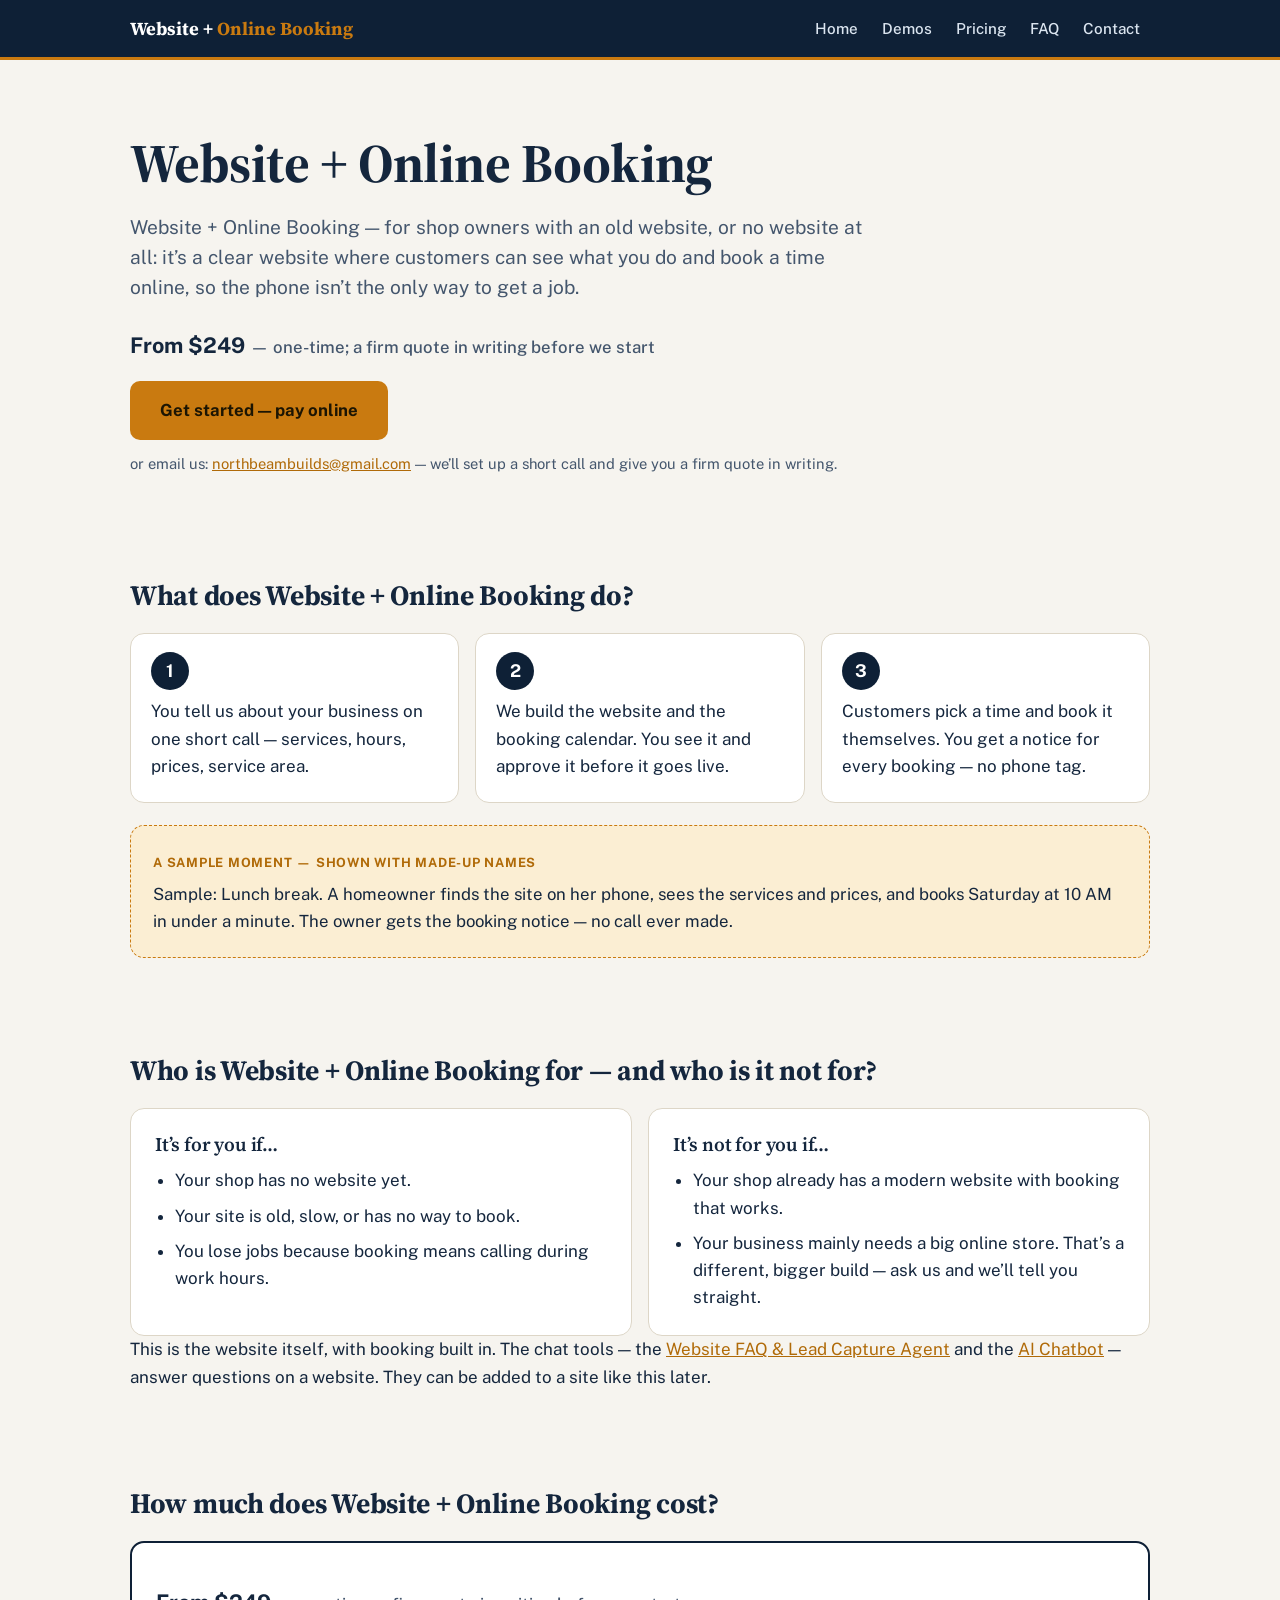
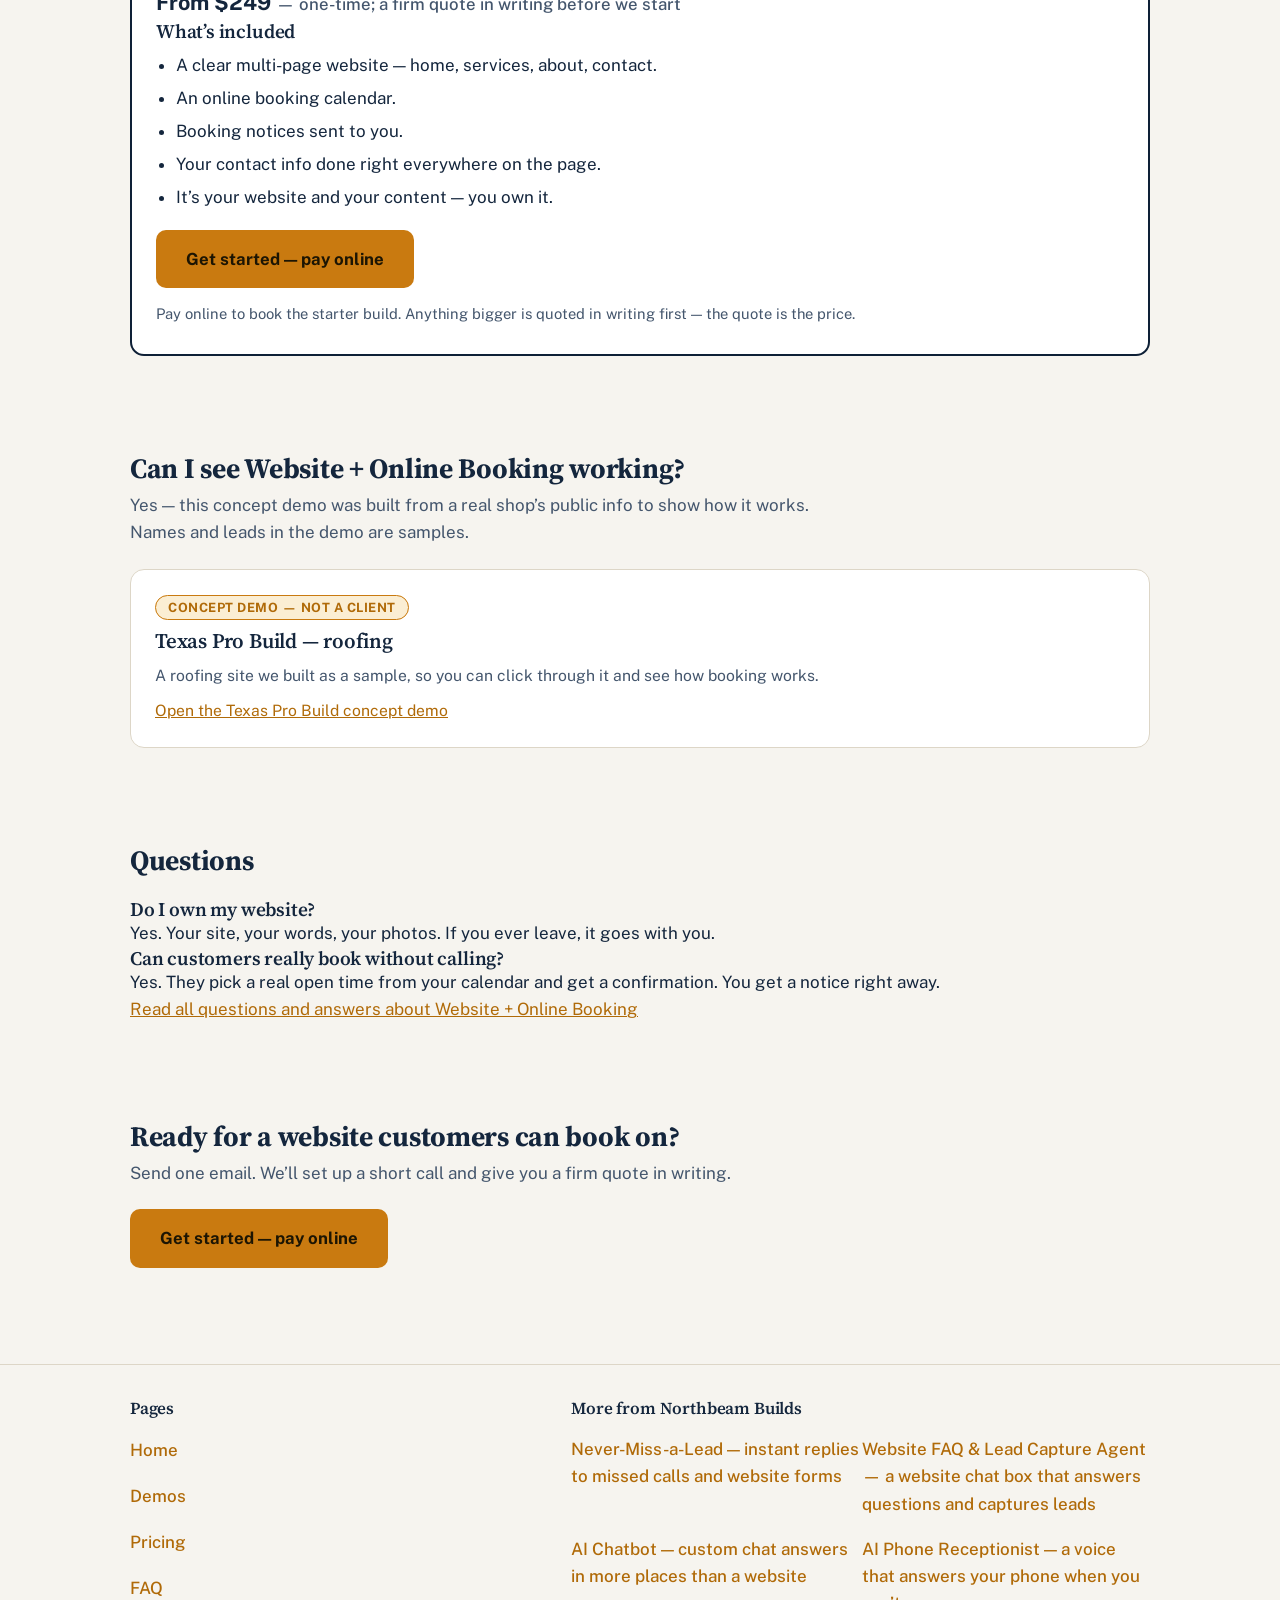
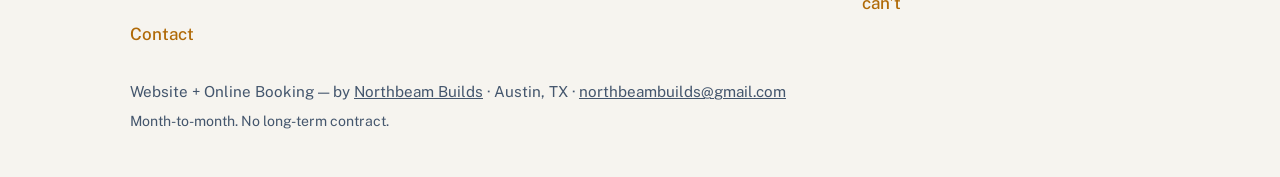
==== index.html @ 0e63bead "Standalone product site (flagship pattern) with full SEO + LLM-search package; custom-domain binding" ====
<!doctype html>
<html lang="en">
  <head>
    <meta charset="utf-8" />
    <meta name="viewport" content="width=device-width, initial-scale=1, viewport-fit=cover" />
    <meta name="color-scheme" content="light dark" />
    <link rel="icon" href="data:," />
    <title>Website + Online Booking | A Website Customers Can Book On — From $249</title>
    <meta name="description" content="A clear website where customers see your services and book a time online — no phone tag. Website + online booking builds from $249 one-time." />
    <link rel="canonical" href="https://booking.northbeambuilds.com/" />
    <meta property="og:title" content="Website + Online Booking | A Website Customers Can Book On — From $249" />
    <meta property="og:description" content="A clear website where customers see your services and book a time online — no phone tag. Website + online booking builds from $249 one-time." />
    <meta property="og:type" content="website" />
    <meta property="og:url" content="https://booking.northbeambuilds.com/" />
    <meta name="twitter:card" content="summary" />
    <meta name="twitter:title" content="Website + Online Booking | A Website Customers Can Book On — From $249" />
    <meta name="twitter:description" content="A clear website where customers see your services and book a time online — no phone tag. Website + online booking builds from $249 one-time." />
    <meta name="twitter:url" content="https://booking.northbeambuilds.com/" />
    <script type="application/ld+json">
{"@context": "https://schema.org", "@type": "Product", "name": "Website + Online Booking", "applicationCategory": "BusinessApplication", "operatingSystem": "Web", "description": "A clear small-business website with an online booking calendar built in, so customers can book a time without calling.", "offers": {"@type": "Offer", "priceCurrency": "USD", "price": "249", "priceSpecification": [{"@type": "UnitPriceSpecification", "price": "249", "priceCurrency": "USD", "name": "Starting price, one-time"}]}, "provider": {"@type": "Organization", "name": "Northbeam Builds", "email": "northbeambuilds@gmail.com", "address": {"@type": "PostalAddress", "addressLocality": "Austin", "addressRegion": "TX", "addressCountry": "US"}}}
    </script>
    <link rel="preconnect" href="https://fonts.googleapis.com" />
    <link rel="preconnect" href="https://fonts.gstatic.com" crossorigin />
    <link href="https://fonts.googleapis.com/css2?family=Source+Serif+4:opsz,wght@8..60,600;8..60,700&family=Public+Sans:wght@400;500;600;700&display=swap" rel="stylesheet" />
    <link rel="stylesheet" href="/assets/site.css" />
  </head>
  <body>
    <header class="topbar">
      <div class="wrap">
        <a class="wordmark" href="/">Website + <span>Online Booking</span></a>
        <button class="nav-toggle" type="button" aria-label="Open menu" aria-expanded="false" aria-controls="main-nav" id="nav-toggle">
          <span class="bars" aria-hidden="true"><span></span><span></span><span></span></span>
        </button>
        <nav class="topnav" id="main-nav" aria-label="Main site">
          <a href="/">Home</a>
          <a href="/demos/">Demos</a>
          <a href="/pricing/">Pricing</a>
          <a href="/faq/">FAQ</a>
          <a href="/contact/">Contact</a>
        </nav>
      </div>
    </header>

    <main>
      <div class="wrap">
        <div class="hero">
          <h1>Website + Online Booking</h1>
          <p class="purpose">Website + Online Booking — for shop owners with an old website, or no website at all: it’s a clear website where customers can see what you do and book a time online, so the phone isn’t the only way to get a job.</p>
          <p class="price-line">From $249 <span class="per">— one-time; a firm quote in writing before we start</span></p>
          <div class="cta-row">
            <a class="btn" href="https://buy.stripe.com/eVq6oHg3q7xG1S21AWgYU02" target="_blank" rel="noopener">Get started — pay online</a>
          </div>
          <p class="buy-note">or email us: <a href="mailto:northbeambuilds@gmail.com">northbeambuilds@gmail.com</a> — we’ll set up a short call and give you a firm quote in writing.</p>
        </div>
        <section aria-labelledby="what-heading">
          <div class="section-head">
            <h2 id="what-heading">What does Website + Online Booking do?</h2>
          </div>
          <ol class="steps">
            <li>You tell us about your business on one short call — services, hours, prices, service area.</li>
            <li>We build the website and the booking calendar. You see it and approve it before it goes live.</li>
            <li>Customers pick a time and book it themselves. You get a notice for every booking — no phone tag.</li>
          </ol>
          <div class="sample">
            <p><span class="tag">A sample moment — shown with made-up names</span></p>
            <p>Sample: Lunch break. A homeowner finds the site on her phone, sees the services and prices, and books Saturday at 10 AM in under a minute. The owner gets the booking notice — no call ever made.</p>
          </div>
        </section>

        <section aria-labelledby="fit-heading">
          <div class="section-head">
            <h2 id="fit-heading">Who is Website + Online Booking for — and who is it not for?</h2>
          </div>
          <div class="fit-grid">
            <div class="fit-card">
              <h3>It’s for you if…</h3>
              <ul>
              <li>Your shop has no website yet.</li>
              <li>Your site is old, slow, or has no way to book.</li>
              <li>You lose jobs because booking means calling during work hours.</li>
              </ul>
            </div>
            <div class="fit-card">
              <h3>It’s not for you if…</h3>
              <ul>
              <li>Your shop already has a modern website with booking that works.</li>
              <li>Your business mainly needs a big online store. That’s a different, bigger build — ask us and we’ll tell you straight.</li>
              </ul>
            </div>
          </div>
          <p class="note">This is the website itself, with booking built in. The chat tools — the <a href="https://faqagent.northbeambuilds.com/">Website FAQ &amp; Lead Capture Agent</a> and the <a href="https://chatbot.northbeambuilds.com/">AI Chatbot</a> — answer questions on a website. They can be added to a site like this later.</p>
        </section>

        <section aria-labelledby="price-heading">
          <div class="section-head">
            <h2 id="price-heading">How much does Website + Online Booking cost?</h2>
          </div>
          <div class="price-box">
            <p class="price-line">From $249 <span class="per">— one-time; a firm quote in writing before we start</span></p>
            <h3>What’s included</h3>
            <ul>
              <li>A clear multi-page website — home, services, about, contact.</li>
              <li>An online booking calendar.</li>
              <li>Booking notices sent to you.</li>
              <li>Your contact info done right everywhere on the page.</li>
              <li>It’s your website and your content — you own it.</li>
            </ul>
            <div class="cta-row">
              <a class="btn" href="https://buy.stripe.com/eVq6oHg3q7xG1S21AWgYU02" target="_blank" rel="noopener">Get started — pay online</a>
            </div>
            <p class="buy-note">Pay online to book the starter build. Anything bigger is quoted in writing first — the quote is the price.</p>
          </div>
        </section>

        <section aria-labelledby="demo-heading">
          <div class="section-head">
            <h2 id="demo-heading">Can I see Website + Online Booking working?</h2>
            <p>Yes — this concept demo was built from a real shop’s public info to show how it works. Names and leads in the demo are samples.</p>
          </div>
          <div class="demo-card">
            <p><span class="badge">Concept demo — not a client</span></p>
            <h3>Texas Pro Build — roofing</h3>
            <p>A roofing site we built as a sample, so you can click through it and see how booking works.</p>
            <p><a href="https://northbeambuilds.com/demos/texas-pro-build/">Open the Texas Pro Build concept demo</a></p>
          </div>
        </section>

        <section aria-labelledby="faq-heading">
          <div class="section-head">
            <h2 id="faq-heading">Questions</h2>
          </div>
            <div class="faq-item"><h3>Do I own my website?</h3><p>Yes. Your site, your words, your photos. If you ever leave, it goes with you.</p></div>
            <div class="faq-item"><h3>Can customers really book without calling?</h3><p>Yes. They pick a real open time from your calendar and get a confirmation. You get a notice right away.</p></div>
          <p><a href="/faq/">Read all questions and answers about Website + Online Booking</a></p>
        </section>

        <section aria-label="Get started">
          <div class="section-head">
            <h2>Ready for a website customers can book on?</h2>
            <p>Send one email. We’ll set up a short call and give you a firm quote in writing.</p>
          </div>
          <div class="cta-row">
            <a class="btn" href="https://buy.stripe.com/eVq6oHg3q7xG1S21AWgYU02" target="_blank" rel="noopener">Get started — pay online</a>
          </div>
        </section>
      </div>
    </main>
    <footer>
      <div class="wrap">
        <div class="footer-grid">
          <nav aria-label="Site pages">
            <h3>Pages</h3>
            <ul class="sitemap-list">
              <li><a href="/">Home</a></li>
              <li><a href="/demos/">Demos</a></li>
              <li><a href="/pricing/">Pricing</a></li>
              <li><a href="/faq/">FAQ</a></li>
              <li><a href="/contact/">Contact</a></li>
            </ul>
          </nav>
          <nav aria-label="More from Northbeam Builds">
            <h3>More from Northbeam Builds</h3>
            <ul class="tool-list">
              <li><a href="https://nevermiss.northbeambuilds.com/">Never-Miss-a-Lead — instant replies to missed calls and website forms</a></li>
              <li><a href="https://faqagent.northbeambuilds.com/">Website FAQ & Lead Capture Agent — a website chat box that answers questions and captures leads</a></li>
              <li><a href="https://chatbot.northbeambuilds.com/">AI Chatbot — custom chat answers in more places than a website</a></li>
              <li><a href="https://receptionist.northbeambuilds.com/">AI Phone Receptionist — a voice that answers your phone when you can’t</a></li>
            </ul>
          </nav>
        </div>
        <p class="footer-line">Website + Online Booking — by <a href="https://northbeambuilds.com">Northbeam Builds</a> · Austin, TX · <a href="mailto:northbeambuilds@gmail.com">northbeambuilds@gmail.com</a></p>
        <p class="footer-small">Month-to-month. No long-term contract.</p>
      </div>
    </footer>
    <script src="/assets/site.js"></script>
  </body>
</html>
---- assets/site.css ----
:root {
        color-scheme: light dark;
        --bg: #f6f4ef;
        --surface: #ffffff;
        --surface-2: #efece4;
        --ink: #14263d;
        --ink-soft: #44566d;
        --navy: #0e2036;
        --navy-2: #16304f;
        --amber: #c97a10;
        --amber-strong: #b06a08;
        --amber-soft: #fbeed3;
        --line: #ddd6c7;
        --focus: #1d6fd1;
        --radius: 14px;
      }
      @media (prefers-color-scheme: dark) {
        :root {
          --bg: #0a1626;
          --surface: #102238;
          --surface-2: #0d1c30;
          --ink: #eef2f7;
          --ink-soft: #b3c0d0;
          --navy: #0a1828;
          --navy-2: #122a47;
          --amber: #f0b24a;
          --amber-strong: #f5c169;
          --amber-soft: #2b2110;
          --line: #2a3f58;
          --focus: #7db4f0;
        }
      }
      * { box-sizing: border-box; }
      html { scroll-behavior: smooth; }
      body {
        margin: 0;
        background: var(--bg);
        color: var(--ink);
        font-family: "Public Sans", -apple-system, BlinkMacSystemFont, "Segoe UI", sans-serif;
        font-size: 1.0625rem;
        line-height: 1.6;
        -webkit-font-smoothing: antialiased;
      }
      a { color: var(--amber-strong); }
      a:focus-visible, summary:focus-visible {
        outline: 3px solid var(--focus);
        outline-offset: 2px;
        border-radius: 4px;
      }
      h1, h2, h3 {
        font-family: "Source Serif 4", Georgia, "Times New Roman", serif;
        line-height: 1.15;
        margin: 0;
        letter-spacing: -0.01em;
      }
      h2 { font-size: 1.75rem; font-weight: 700; }
      h3 { font-size: 1.2rem; font-weight: 600; }
      p { margin: 0; }
      .wrap { max-width: 1060px; margin: 0 auto; padding: 0 20px; }

      /* ---------- Site header ---------- */
      .topbar {
        position: sticky;
        top: 0;
        z-index: 60;
        background: var(--navy);
        color: #f3f6fa;
        border-bottom: 3px solid var(--amber);
      }
      .topbar .wrap {
        display: flex;
        align-items: center;
        gap: 8px 22px;
        flex-wrap: wrap;
        padding-top: 4px;
        padding-bottom: 4px;
        position: relative;
      }
      .wordmark {
        font-family: "Source Serif 4", Georgia, serif;
        font-weight: 700;
        font-size: 1.15rem;
        color: #ffffff;
        text-decoration: none;
        padding: 10px 0;
        white-space: nowrap;
      }
      .wordmark span { color: var(--amber); }
      .nav-toggle {
        display: none;
        margin-left: auto;
        background: transparent;
        border: 1px solid rgba(255,255,255,0.35);
        border-radius: 8px;
        color: #ffffff;
        width: 48px;
        height: 48px;
        align-items: center;
        justify-content: center;
        cursor: pointer;
        flex-shrink: 0;
      }
      .nav-toggle:focus-visible { outline: 3px solid var(--focus); outline-offset: 2px; }
      .nav-toggle .bars { display: flex; flex-direction: column; gap: 5px; }
      .nav-toggle .bars span { display: block; width: 22px; height: 2px; background: #ffffff; border-radius: 2px; }
      .topnav {
        display: flex;
        flex-wrap: wrap;
        gap: 2px 4px;
        margin-left: auto;
      }
      .topnav a {
        color: #dbe5f0;
        text-decoration: none;
        font-size: 0.95rem;
        font-weight: 500;
        padding: 12px 10px;
        min-height: 44px;
        display: inline-flex;
        align-items: center;
        border-radius: 6px;
      }
      .topnav a:hover { color: #ffffff; background: rgba(255,255,255,0.08); }
      @media (max-width: 719px) {
        .nav-toggle { display: inline-flex; }
        .topnav {
          display: none;
          width: 100%;
          flex-direction: column;
          align-items: stretch;
          margin-left: 0;
          padding: 6px 0 12px;
          gap: 2px;
        }
        .topnav.open { display: flex; }
        .topnav a { width: 100%; padding: 12px 8px; }
      }

      /* ---------- Hero ---------- */
      .hero { padding: 52px 0 44px; }
      .hero h1 {
        font-size: clamp(2.3rem, 6vw, 3.4rem);
        font-weight: 700;
        color: var(--ink);
      }
      .hero .purpose {
        margin-top: 18px;
        font-size: 1.2rem;
        line-height: 1.55;
        color: var(--ink-soft);
        max-width: 46rem;
      }
      .hero .purpose strong { color: var(--ink); font-weight: 600; }
      .price-line {
        margin-top: 26px;
        font-size: 1.35rem;
        font-weight: 700;
        color: var(--ink);
      }
      .price-line .per { font-weight: 500; color: var(--ink-soft); font-size: 1.05rem; }
      .cta-row { margin-top: 18px; display: flex; flex-wrap: wrap; gap: 14px; align-items: center; }
      .btn {
        display: inline-flex;
        align-items: center;
        justify-content: center;
        min-height: 54px;
        padding: 14px 28px;
        border-radius: 10px;
        background: var(--amber);
        color: #1c1503;
        font-weight: 700;
        font-size: 1.05rem;
        text-decoration: none;
        border: 2px solid transparent;
        transition: background 0.15s ease, transform 0.15s ease;
      }
      .btn:hover { background: var(--amber-strong); color: #ffffff; }
      @media (prefers-color-scheme: dark) {
        .btn { color: #1a1204; }
        .btn:hover { color: #14100a; background: var(--amber-strong); }
      }

      /* ---------- Sections ---------- */
      section { padding: 40px 0; }
      .section-head { margin-bottom: 22px; }
      .section-head p { margin-top: 8px; color: var(--ink-soft); max-width: 44rem; }

      .steps {
        display: grid;
        grid-template-columns: 1fr;
        gap: 16px;
        list-style: none;
        margin: 0;
        padding: 0;
        counter-reset: step;
      }
      .steps li {
        background: var(--surface);
        border: 1px solid var(--line);
        border-radius: var(--radius);
        padding: 22px 22px 22px 74px;
        position: relative;
        min-height: 44px;
      }
      .steps li::before {
        counter-increment: step;
        content: counter(step);
        position: absolute;
        left: 20px;
        top: 20px;
        width: 38px;
        height: 38px;
        border-radius: 50%;
        background: var(--navy);
        color: #ffffff;
        font-weight: 700;
        font-size: 1.1rem;
        display: flex;
        align-items: center;
        justify-content: center;
      }
      @media (prefers-color-scheme: dark) {
        .steps li::before { background: var(--amber); color: #1a1204; }
      }
      .steps p { font-size: 1.05rem; }

      .sample {
        margin-top: 22px;
        background: var(--amber-soft);
        border: 1px dashed var(--amber);
        border-radius: var(--radius);
        padding: 22px;
      }
      .sample .tag {
        display: inline-block;
        font-size: 0.8rem;
        font-weight: 700;
        letter-spacing: 0.06em;
        text-transform: uppercase;
        color: var(--amber-strong);
        margin-bottom: 8px;
      }
      .sample p { font-size: 1.05rem; }
      .sample .note { margin-top: 10px; font-size: 0.9rem; color: var(--ink-soft); font-style: italic; }

      /* ---------- Numbers strip ---------- */
      .numbers {
        background: var(--navy);
        color: #eef2f7;
        border-radius: var(--radius);
        padding: 28px 24px;
      }
      .numbers h2 { color: #ffffff; margin-bottom: 18px; }
      .numbers .stat { font-size: 1.12rem; line-height: 1.55; }
      .numbers .stat + .stat { margin-top: 16px; }
      .numbers .stat strong { color: var(--amber); }
      .numbers .caveat {
        margin-top: 18px;
        font-size: 0.85rem;
        line-height: 1.5;
        color: #b9c7d8;
      }

      /* ---------- For / not for ---------- */
      .fit-grid {
        display: grid;
        grid-template-columns: 1fr;
        gap: 16px;
      }
      .fit-card {
        background: var(--surface);
        border: 1px solid var(--line);
        border-radius: var(--radius);
        padding: 24px;
      }
      .fit-card h3 { margin-bottom: 12px; }
      .fit-card ul { margin: 0; padding-left: 20px; }
      .fit-card li { margin-bottom: 8px; }
      .fit-card li:last-child { margin-bottom: 0; }
      .boundary {
        margin-top: 20px;
        background: var(--surface-2);
        border: 1px solid var(--line);
        border-radius: var(--radius);
        padding: 20px 22px;
        font-size: 1.02rem;
      }
      .boundary a { font-weight: 600; }

      /* ---------- Price box ---------- */
      .price-box {
        background: var(--surface);
        border: 2px solid var(--navy);
        border-radius: var(--radius);
        padding: 28px 24px;
      }
      @media (prefers-color-scheme: dark) {
        .price-box { border-color: var(--amber); }
      }
      .price-box .big { font-size: 1.5rem; font-weight: 700; line-height: 1.35; }
      .price-box p { margin-top: 14px; }
      .price-box ul { margin: 10px 0 0; padding-left: 20px; }
      .price-box li { margin-bottom: 6px; }
      .price-box .guarantee { font-weight: 600; }

      /* ---------- Demos ---------- */
      .demo-grid {
        display: grid;
        grid-template-columns: 1fr;
        gap: 16px;
      }
      .demo-card {
        background: var(--surface);
        border: 1px solid var(--line);
        border-radius: var(--radius);
        padding: 24px;
        display: flex;
        flex-direction: column;
        gap: 10px;
      }
      .demo-card h3 { font-size: 1.3rem; }
      .demo-card .badge {
        align-self: flex-start;
        font-size: 0.8rem;
        font-weight: 700;
        letter-spacing: 0.04em;
        text-transform: uppercase;
        background: var(--amber-soft);
        color: var(--amber-strong);
        border: 1px solid var(--amber);
        border-radius: 999px;
        padding: 4px 12px;
      }
      .demo-card p { color: var(--ink-soft); font-size: 0.98rem; }
      .demo-card a.open {
        margin-top: auto;
        display: inline-flex;
        align-items: center;
        min-height: 48px;
        font-weight: 700;
        text-decoration: none;
      }
      .demo-card a.open:hover { text-decoration: underline; }

      /* ---------- FAQ ---------- */
      .faq { display: flex; flex-direction: column; gap: 12px; }
      .faq details {
        background: var(--surface);
        border: 1px solid var(--line);
        border-radius: var(--radius);
      }
      .faq summary {
        cursor: pointer;
        list-style: none;
        padding: 18px 22px;
        min-height: 44px;
        font-weight: 600;
        font-size: 1.08rem;
        display: flex;
        justify-content: space-between;
        align-items: center;
        gap: 12px;
      }
      .faq summary::-webkit-details-marker { display: none; }
      .faq summary::after {
        content: "+";
        font-size: 1.5rem;
        font-weight: 400;
        color: var(--amber-strong);
        line-height: 1;
        flex-shrink: 0;
      }
      .faq details[open] summary::after { content: "–"; }
      .faq details p {
        padding: 0 22px 20px;
        color: var(--ink-soft);
      }

      /* ---------- Final CTA ---------- */
      .final-cta {
        background: var(--navy);
        color: #eef2f7;
        border-radius: var(--radius);
        padding: 34px 24px;
        text-align: center;
      }
      .final-cta h2 { color: #ffffff; margin-bottom: 10px; }
      .final-cta p { color: #c4d2e2; max-width: 34rem; margin: 0 auto; }
      .final-cta .cta-row { justify-content: center; margin-top: 22px; }
      .final-cta .direct { margin-top: 16px; font-size: 0.98rem; color: #c4d2e2; }
      .final-cta .direct a { color: var(--amber); font-weight: 600; }

      /* ---------- Footer ---------- */
      footer {
        margin-top: 48px;
        border-top: 1px solid var(--line);
        padding: 34px 0 44px;
      }
      footer h2 { font-size: 1.25rem; margin-bottom: 14px; }
      footer h3 { font-size: 1.05rem; margin-bottom: 10px; }
      .footer-grid {
        display: grid;
        grid-template-columns: 1fr;
        gap: 28px;
        margin-bottom: 24px;
      }
      @media (min-width: 720px) {
        .footer-grid { grid-template-columns: 1fr 1.4fr; }
      }
      .sitemap-list, .tool-list {
        list-style: none;
        margin: 0;
        padding: 0;
        display: grid;
        grid-template-columns: 1fr;
        gap: 2px;
      }
      .sitemap-list a, .tool-list a {
        display: inline-flex;
        align-items: center;
        min-height: 44px;
        padding: 8px 0;
        font-weight: 500;
        text-decoration: none;
      }
      .sitemap-list a:hover, .tool-list a:hover { text-decoration: underline; }
      .tool-list .here { color: var(--ink-soft); font-weight: 400; font-size: 0.9rem; margin-left: 8px; }
      .footer-line { color: var(--ink-soft); font-size: 0.95rem; margin-top: 8px; }
      .footer-line a { color: var(--ink-soft); }
      .footer-small { color: var(--ink-soft); font-size: 0.88rem; margin-top: 6px; }

      /* ---------- Chat widget ---------- */
      .nb-chat-btn {
        position: fixed; right: 20px; bottom: 20px; z-index: 90;
        width: 60px; height: 60px; border-radius: 50%;
        background: var(--navy); color: #fff; border: 2px solid var(--amber);
        box-shadow: 0 8px 24px rgba(0,0,0,0.28);
        display: flex; align-items: center; justify-content: center;
        cursor: pointer;
      }
      .nb-chat-btn:focus-visible { outline: 3px solid var(--focus); outline-offset: 3px; }
      .nb-chat-btn svg { width: 28px; height: 28px; }
      .nb-chat-panel {
        position: fixed; right: 20px; bottom: 92px; z-index: 91;
        width: 384px; max-width: calc(100vw - 32px);
        height: 560px; max-height: calc(100dvh - 112px);
        background: var(--surface); color: var(--ink);
        border: 1px solid var(--line); border-radius: 16px;
        box-shadow: 0 18px 48px rgba(0,0,0,0.30);
        display: flex; flex-direction: column; overflow: hidden;
      }
      .nb-chat-panel[hidden] { display: none; }
      .nb-chat-head {
        background: var(--navy); color: #fff; padding: 14px 16px;
        display: flex; align-items: center; gap: 10px;
      }
      .nb-chat-head strong { font-size: 1rem; line-height: 1.3; }
      .nb-chat-head span { display: block; font-size: 0.82rem; color: #c4d2e2; font-weight: 400; }
      .nb-chat-close {
        margin-left: auto; background: transparent; border: 1px solid rgba(255,255,255,0.4);
        color: #fff; width: 40px; height: 40px; border-radius: 8px; font-size: 1.25rem;
        cursor: pointer; flex-shrink: 0; line-height: 1;
      }
      .nb-chat-close:focus-visible, .nb-chip:focus-visible, .nb-chat-send:focus-visible, .nb-chat-input:focus-visible { outline: 3px solid var(--focus); outline-offset: 2px; }
      .nb-chat-messages {
        flex: 1; overflow-y: auto; padding: 16px; display: flex; flex-direction: column; gap: 10px;
        background: var(--bg);
      }
      .nb-msg { max-width: 88%; padding: 10px 13px; border-radius: 12px; font-size: 0.95rem; line-height: 1.5; white-space: pre-wrap; word-wrap: break-word; }
      .nb-msg.bot { background: var(--surface); border: 1px solid var(--line); color: var(--ink); align-self: flex-start; border-bottom-left-radius: 4px; }
      .nb-msg.user { background: var(--navy); color: #fff; align-self: flex-end; border-bottom-right-radius: 4px; }
      @media (prefers-color-scheme: dark) { .nb-msg.user { background: var(--navy-2); } }
      .nb-msg .nb-mailto {
        display: inline-flex; align-items: center; min-height: 44px; margin-top: 10px;
        background: var(--amber); color: #1c1503; font-weight: 700; text-decoration: none;
        padding: 10px 16px; border-radius: 8px;
      }
      .nb-chips { display: flex; flex-wrap: wrap; gap: 8px; padding: 10px 12px 4px; background: var(--surface); }
      .nb-chip {
        border: 1px solid var(--navy); background: var(--surface); color: var(--ink);
        border-radius: 999px; padding: 9px 14px; min-height: 40px; font-size: 0.9rem; font-weight: 600; cursor: pointer;
      }
      @media (prefers-color-scheme: dark) { .nb-chip { border-color: var(--amber); } }
      .nb-chip:hover { background: var(--amber-soft); }
      .nb-chat-form { display: flex; gap: 8px; padding: 12px; background: var(--surface); border-top: 1px solid var(--line); }
      .nb-chat-input {
        flex: 1; min-width: 0; padding: 11px 12px; border: 1px solid var(--line); border-radius: 10px;
        font: inherit; font-size: 0.98rem; background: var(--surface); color: var(--ink); min-height: 48px;
      }
      .nb-chat-send {
        background: var(--amber); color: #1c1503; border: none; border-radius: 10px;
        padding: 0 18px; font-weight: 700; cursor: pointer; min-height: 48px; font-size: 0.98rem;
      }
      @media (max-width: 640px) {
        .nb-chat-panel { right: 12px; left: 12px; bottom: 12px; top: 12px; width: auto; max-width: none; height: auto; max-height: none; }
        .nb-chat-btn { right: 16px; bottom: 16px; }
      }

      @media (min-width: 720px) {
        .steps { grid-template-columns: repeat(3, 1fr); }
        .steps li { padding: 64px 20px 22px; }
        .steps li::before { top: 18px; left: 20px; }
        .fit-grid { grid-template-columns: 1fr 1fr; }
        .demo-grid { grid-template-columns: 1fr 1fr; }
        .tool-list { grid-template-columns: 1fr 1fr; }
        .hero { padding: 72px 0 56px; }
        section { padding: 48px 0; }
      }
      @media (prefers-reduced-motion: reduce) {
        html { scroll-behavior: auto; }
        .btn { transition: none; }
      }

/* ---------- Standalone site additions ---------- */
.btn.secondary {
  background: transparent;
  border-color: var(--navy);
  color: var(--ink);
}
.btn.secondary:hover { background: var(--navy); color: #ffffff; }
@media (prefers-color-scheme: dark) {
  .btn.secondary { border-color: var(--amber); color: var(--ink); }
  .btn.secondary:hover { background: var(--amber); color: #1a1204; }
}
.buy-note { margin-top: 12px; font-size: 0.92rem; color: var(--ink-soft); }
.contact-card {
  background: var(--surface);
  border: 2px solid var(--navy);
  border-radius: var(--radius);
  padding: 28px 24px;
  text-align: center;
}
@media (prefers-color-scheme: dark) { .contact-card { border-color: var(--amber); } }
.contact-card .big-email { font-size: 1.35rem; font-weight: 700; word-break: break-all; }
.contact-card p { margin-top: 12px; color: var(--ink-soft); }
.page-intro { padding: 44px 0 8px; }
.page-intro h1 { font-size: clamp(2rem, 5vw, 2.8rem); font-weight: 700; }
.page-intro p { margin-top: 14px; font-size: 1.15rem; color: var(--ink-soft); max-width: 44rem; }
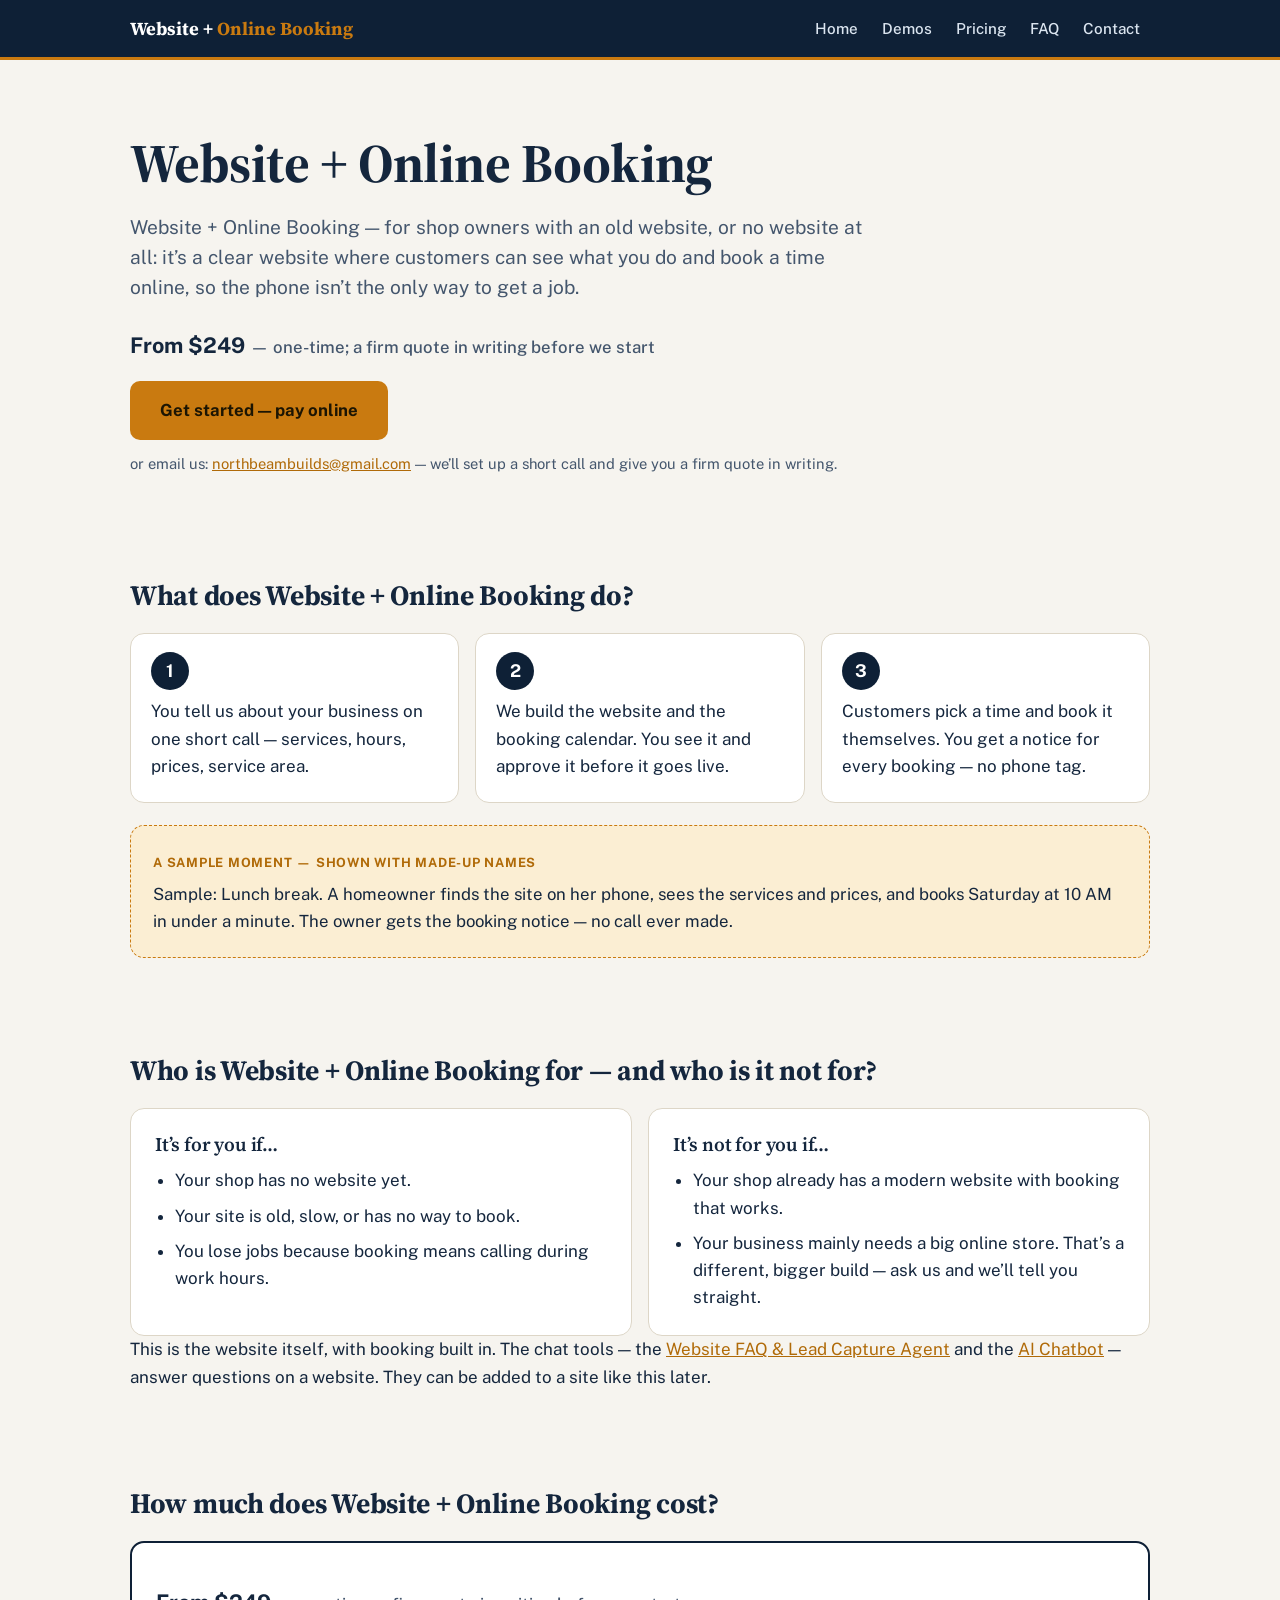
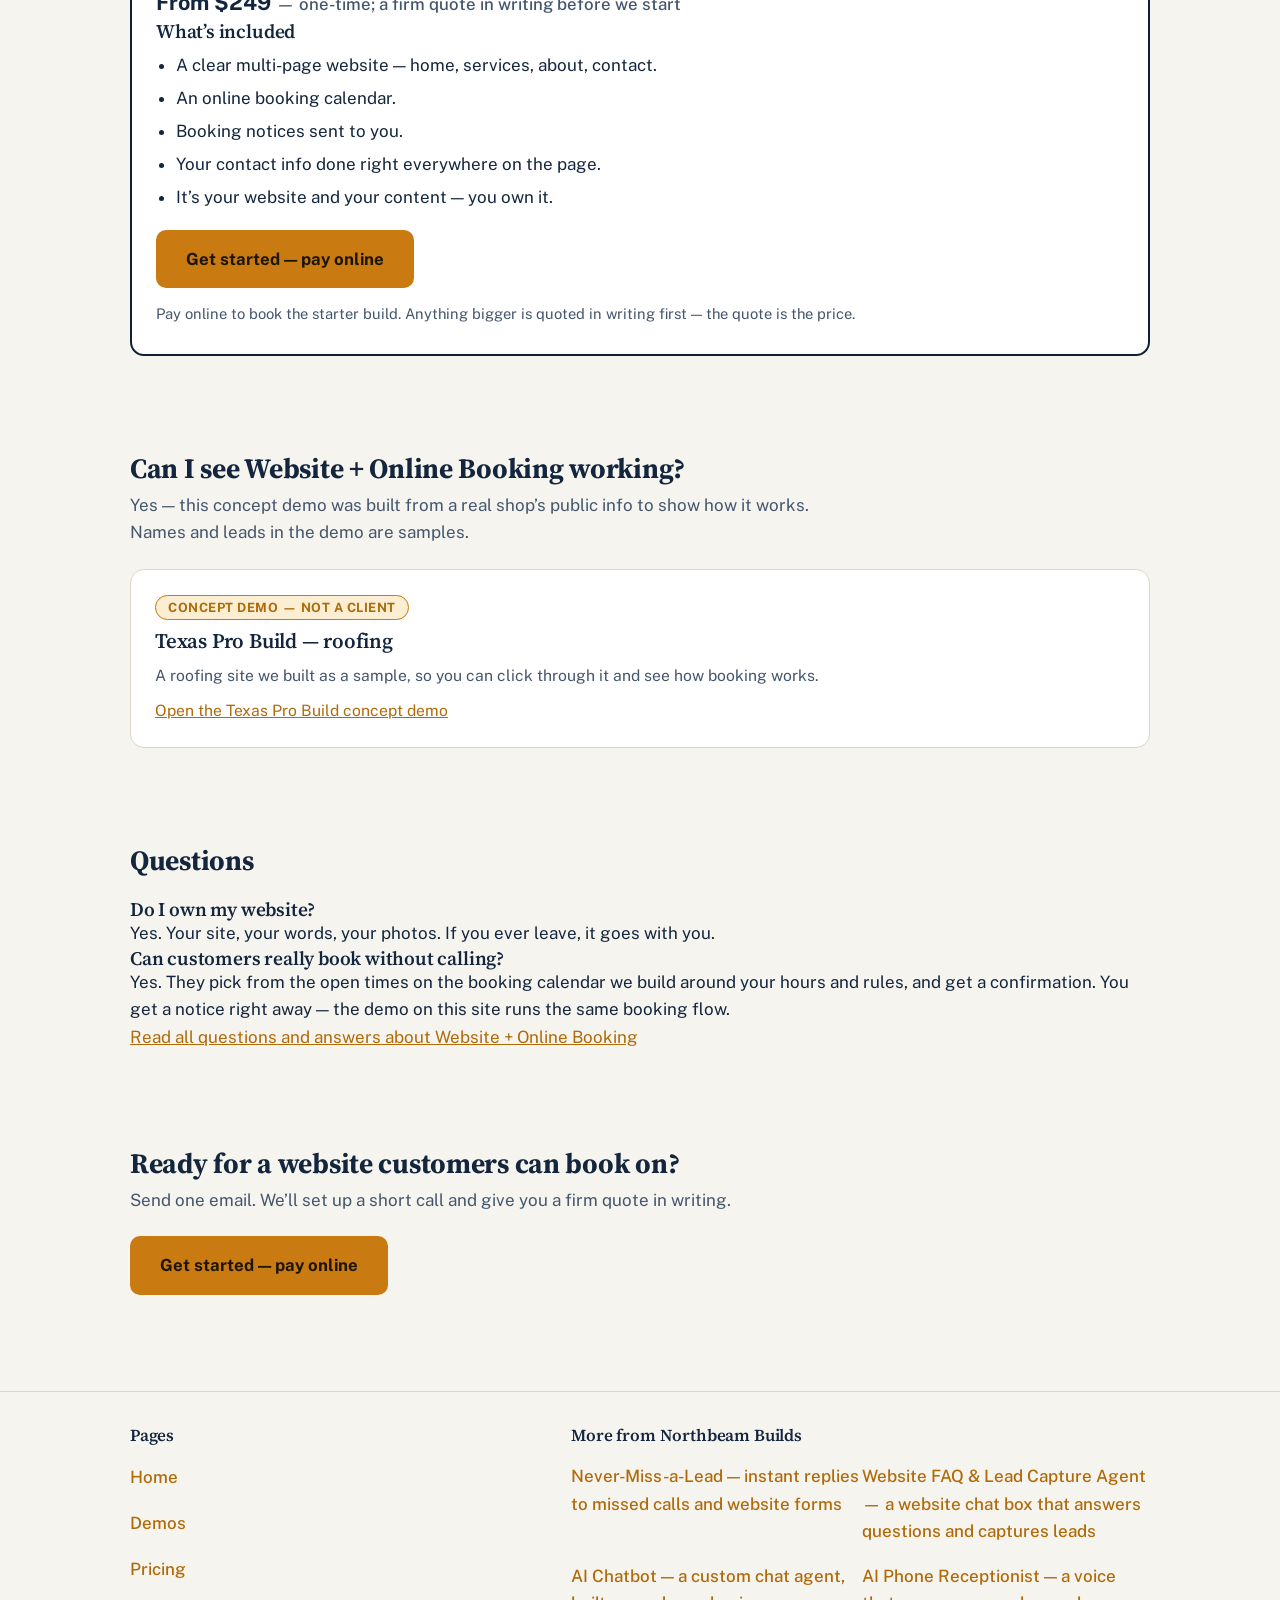
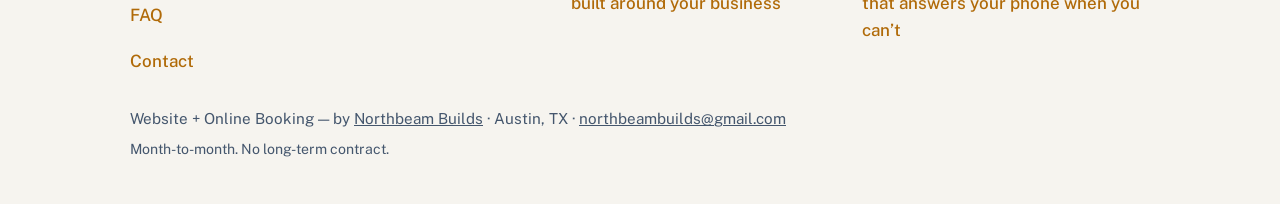
==== commit 75c10416: "Quality gate pass: honest claims, guarantee reframed bold, free trial copy, cross-links corrected" ====
--- a/index.html
+++ b/index.html
@@ -130,7 +130,7 @@
             <h2 id="faq-heading">Questions</h2>
           </div>
             <div class="faq-item"><h3>Do I own my website?</h3><p>Yes. Your site, your words, your photos. If you ever leave, it goes with you.</p></div>
-            <div class="faq-item"><h3>Can customers really book without calling?</h3><p>Yes. They pick a real open time from your calendar and get a confirmation. You get a notice right away.</p></div>
+            <div class="faq-item"><h3>Can customers really book without calling?</h3><p>Yes. They pick from the open times on the booking calendar we build around your hours and rules, and get a confirmation. You get a notice right away — the demo on this site runs the same booking flow.</p></div>
           <p><a href="/faq/">Read all questions and answers about Website + Online Booking</a></p>
         </section>
 
@@ -163,7 +163,7 @@
             <ul class="tool-list">
               <li><a href="https://nevermiss.northbeambuilds.com/">Never-Miss-a-Lead — instant replies to missed calls and website forms</a></li>
               <li><a href="https://faqagent.northbeambuilds.com/">Website FAQ & Lead Capture Agent — a website chat box that answers questions and captures leads</a></li>
-              <li><a href="https://chatbot.northbeambuilds.com/">AI Chatbot — custom chat answers in more places than a website</a></li>
+              <li><a href="https://chatbot.northbeambuilds.com/">AI Chatbot — a custom chat agent, built around your business</a></li>
               <li><a href="https://receptionist.northbeambuilds.com/">AI Phone Receptionist — a voice that answers your phone when you can’t</a></li>
             </ul>
           </nav>
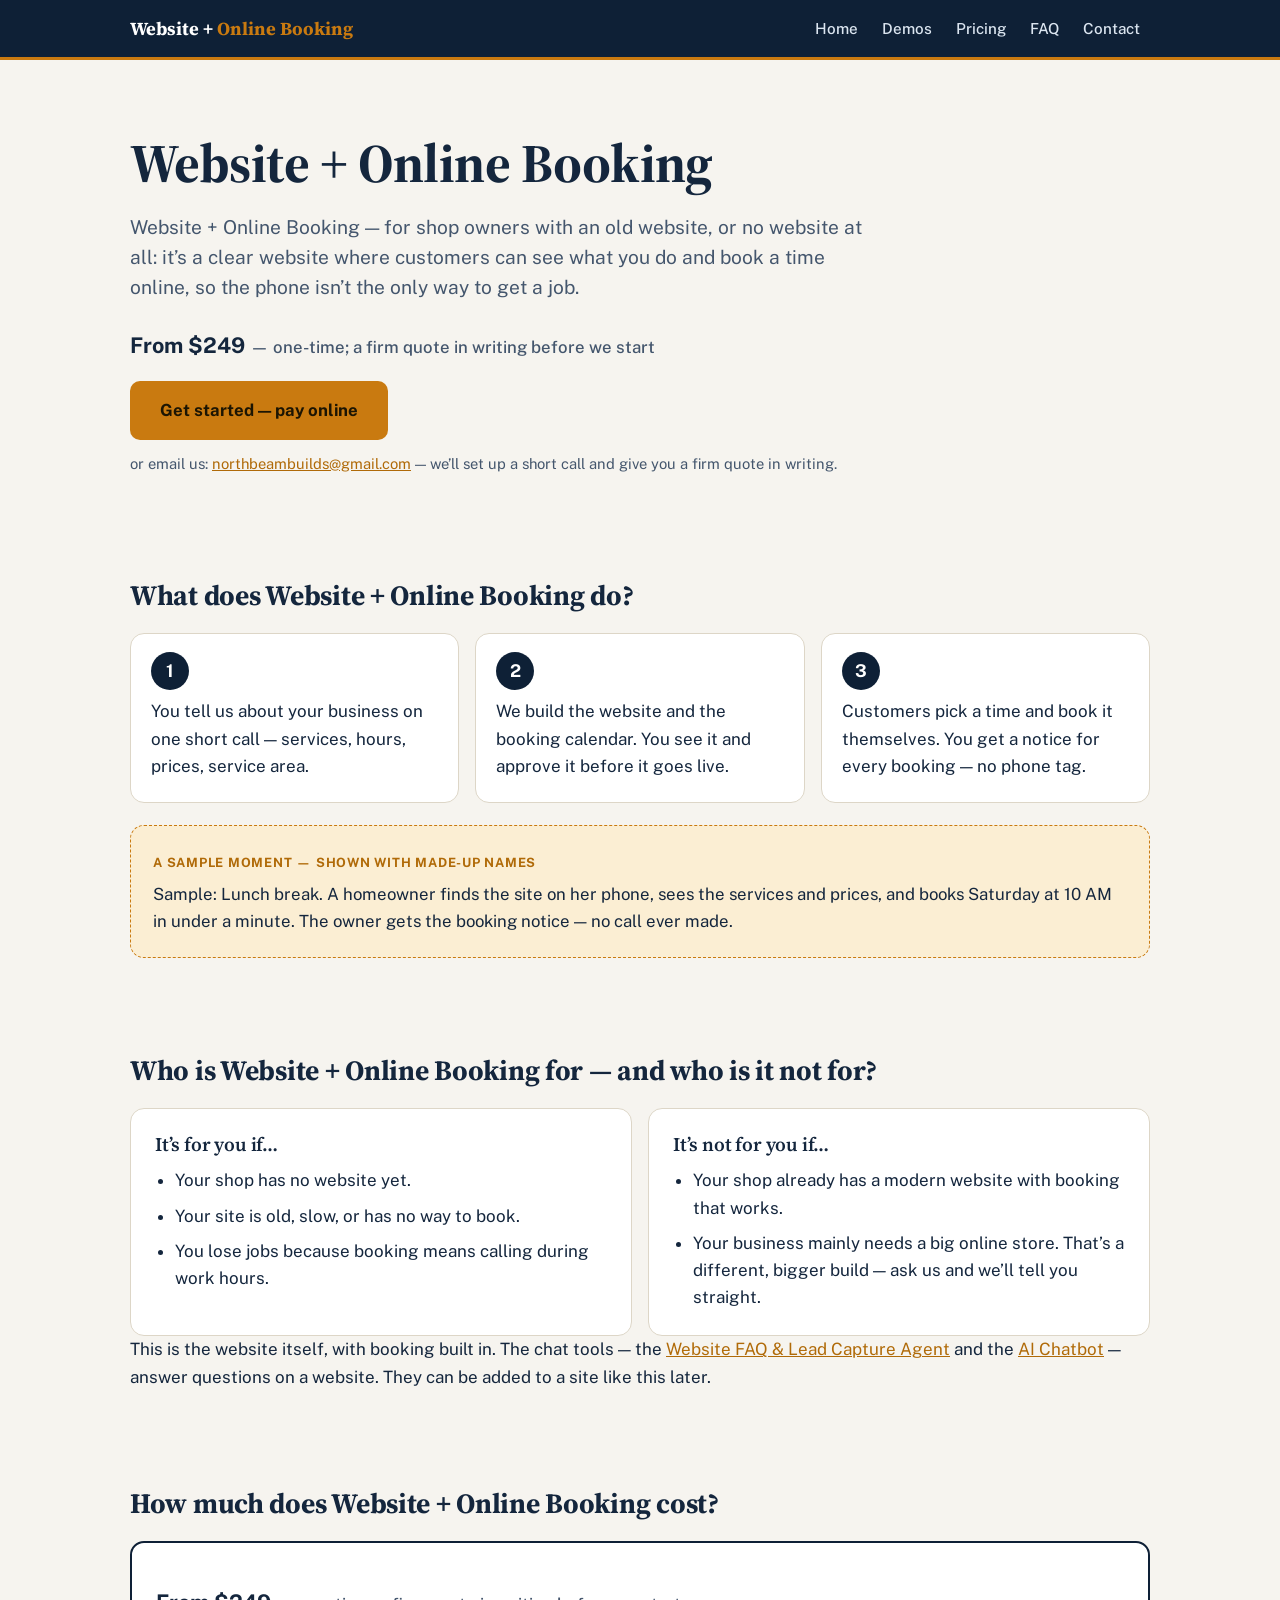
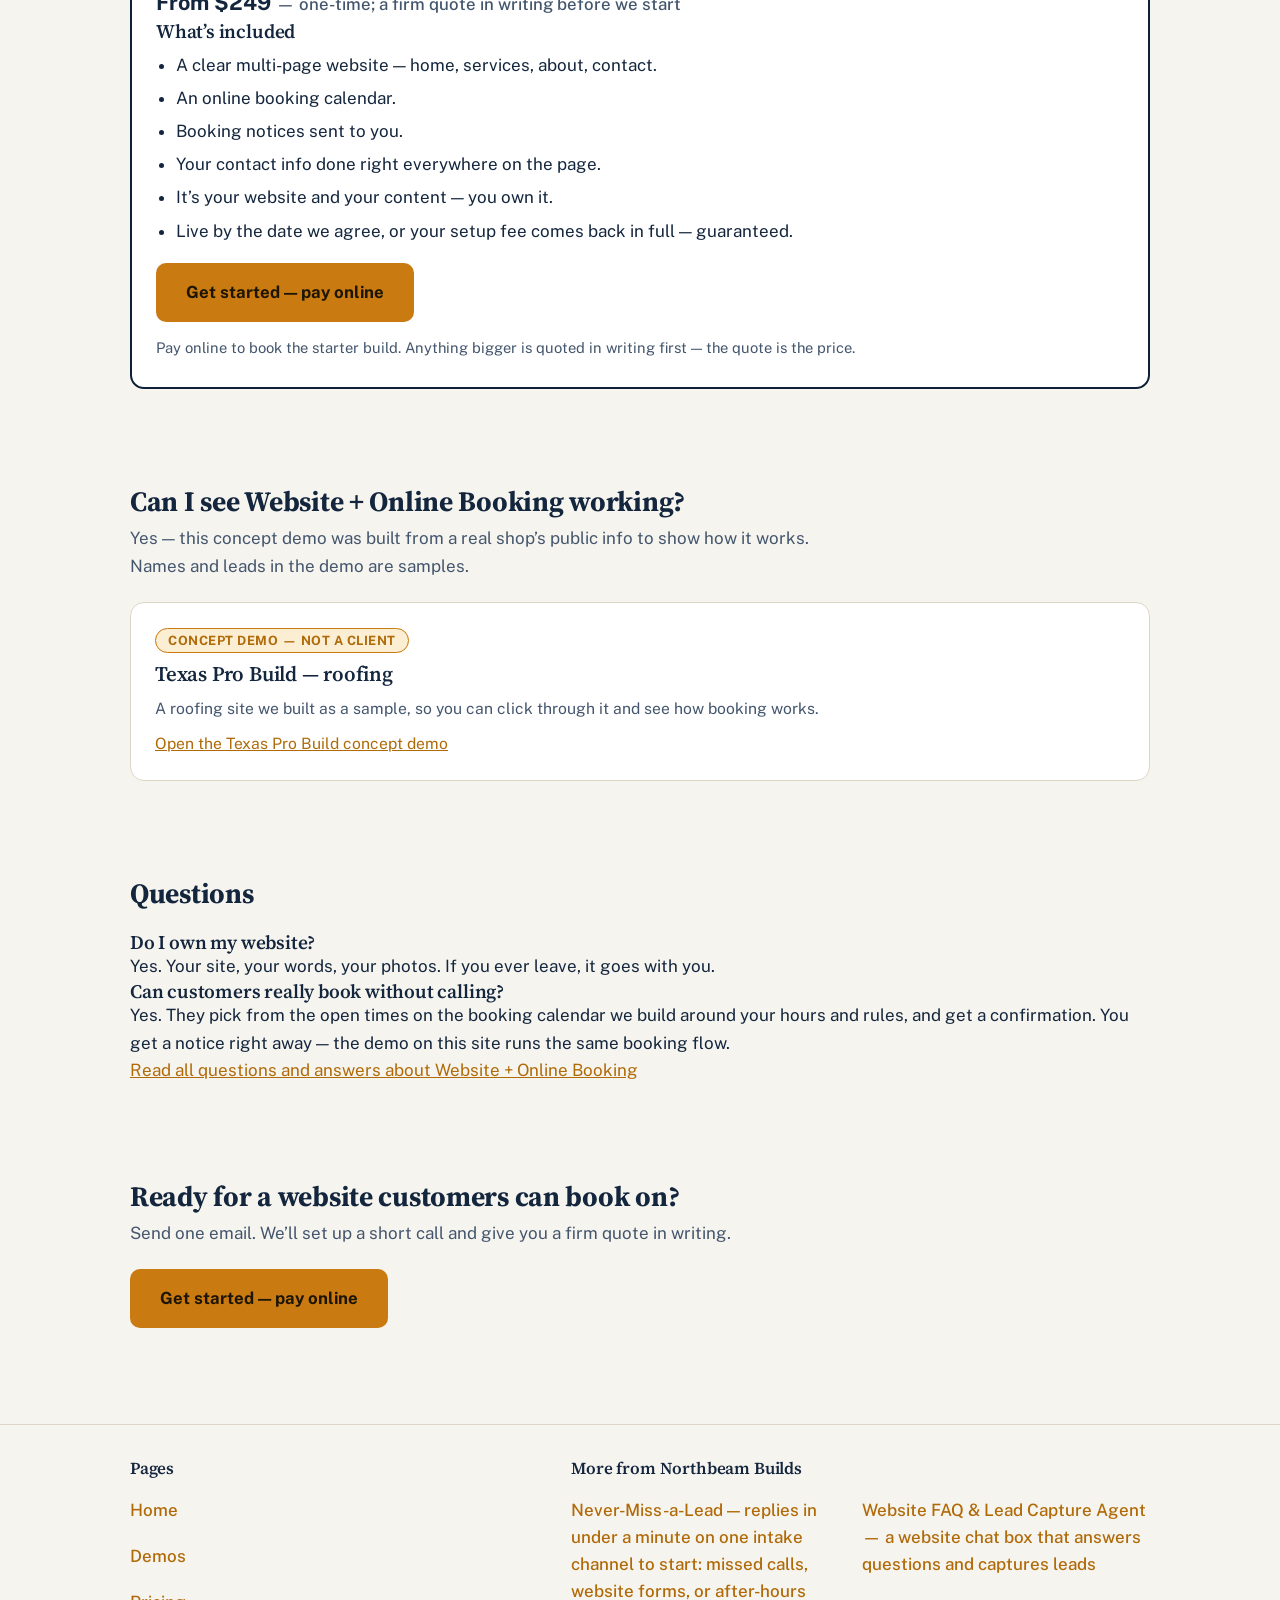
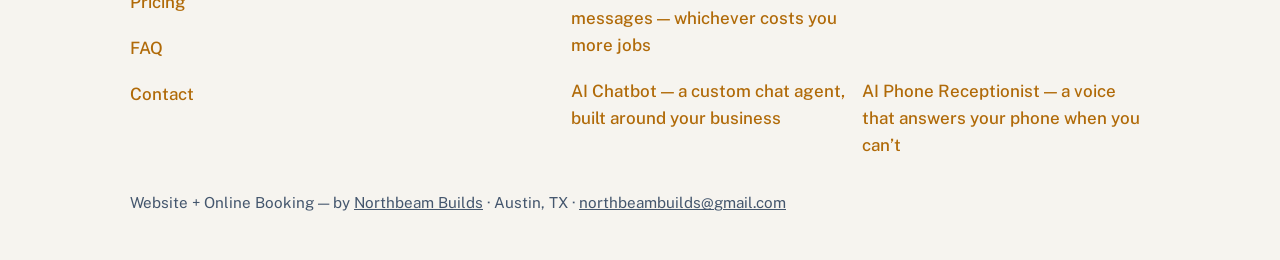
==== commit b28dd1c5: "RE-SCORE #41 veto lift: canonical guarantee (BK-1), pay-first FAQ correction (BK-2), drop month-to-m" ====
--- a/index.html
+++ b/index.html
@@ -18,6 +18,9 @@
     <meta name="twitter:url" content="https://booking.northbeambuilds.com/" />
     <script type="application/ld+json">
 {"@context": "https://schema.org", "@type": "Product", "name": "Website + Online Booking", "applicationCategory": "BusinessApplication", "operatingSystem": "Web", "description": "A clear small-business website with an online booking calendar built in, so customers can book a time without calling.", "offers": {"@type": "Offer", "priceCurrency": "USD", "price": "249", "priceSpecification": [{"@type": "UnitPriceSpecification", "price": "249", "priceCurrency": "USD", "name": "Starting price, one-time"}]}, "provider": {"@type": "Organization", "name": "Northbeam Builds", "email": "northbeambuilds@gmail.com", "address": {"@type": "PostalAddress", "addressLocality": "Austin", "addressRegion": "TX", "addressCountry": "US"}}}
+    </script>
+    <script type="application/ld+json">
+{"@context": "https://schema.org", "@type": "FAQPage", "mainEntity": [{"@type": "Question", "name": "Do I own my website?", "acceptedAnswer": {"@type": "Answer", "text": "Yes. Your site, your words, your photos. If you ever leave, it goes with you."}}, {"@type": "Question", "name": "Can customers really book without calling?", "acceptedAnswer": {"@type": "Answer", "text": "Yes. They pick from the open times on the booking calendar we build around your hours and rules, and get a confirmation. You get a notice right away \u2014 the demo on this site runs the same booking flow."}}]}
     </script>
     <link rel="preconnect" href="https://fonts.googleapis.com" />
     <link rel="preconnect" href="https://fonts.gstatic.com" crossorigin />
@@ -104,6 +107,7 @@
               <li>Booking notices sent to you.</li>
               <li>Your contact info done right everywhere on the page.</li>
               <li>It’s your website and your content — you own it.</li>
+              <li>Live by the date we agree, or your setup fee comes back in full — guaranteed.</li>
             </ul>
             <div class="cta-row">
               <a class="btn" href="https://buy.stripe.com/eVq6oHg3q7xG1S21AWgYU02" target="_blank" rel="noopener">Get started — pay online</a>
@@ -161,7 +165,7 @@
           <nav aria-label="More from Northbeam Builds">
             <h3>More from Northbeam Builds</h3>
             <ul class="tool-list">
-              <li><a href="https://nevermiss.northbeambuilds.com/">Never-Miss-a-Lead — instant replies to missed calls and website forms</a></li>
+              <li><a href="https://nevermiss.northbeambuilds.com/">Never-Miss-a-Lead — replies in under a minute on one intake channel to start: missed calls, website forms, or after-hours messages — whichever costs you more jobs</a></li>
               <li><a href="https://faqagent.northbeambuilds.com/">Website FAQ & Lead Capture Agent — a website chat box that answers questions and captures leads</a></li>
               <li><a href="https://chatbot.northbeambuilds.com/">AI Chatbot — a custom chat agent, built around your business</a></li>
               <li><a href="https://receptionist.northbeambuilds.com/">AI Phone Receptionist — a voice that answers your phone when you can’t</a></li>
@@ -169,7 +173,6 @@
           </nav>
         </div>
         <p class="footer-line">Website + Online Booking — by <a href="https://northbeambuilds.com">Northbeam Builds</a> · Austin, TX · <a href="mailto:northbeambuilds@gmail.com">northbeambuilds@gmail.com</a></p>
-        <p class="footer-small">Month-to-month. No long-term contract.</p>
       </div>
     </footer>
     <script src="/assets/site.js"></script>
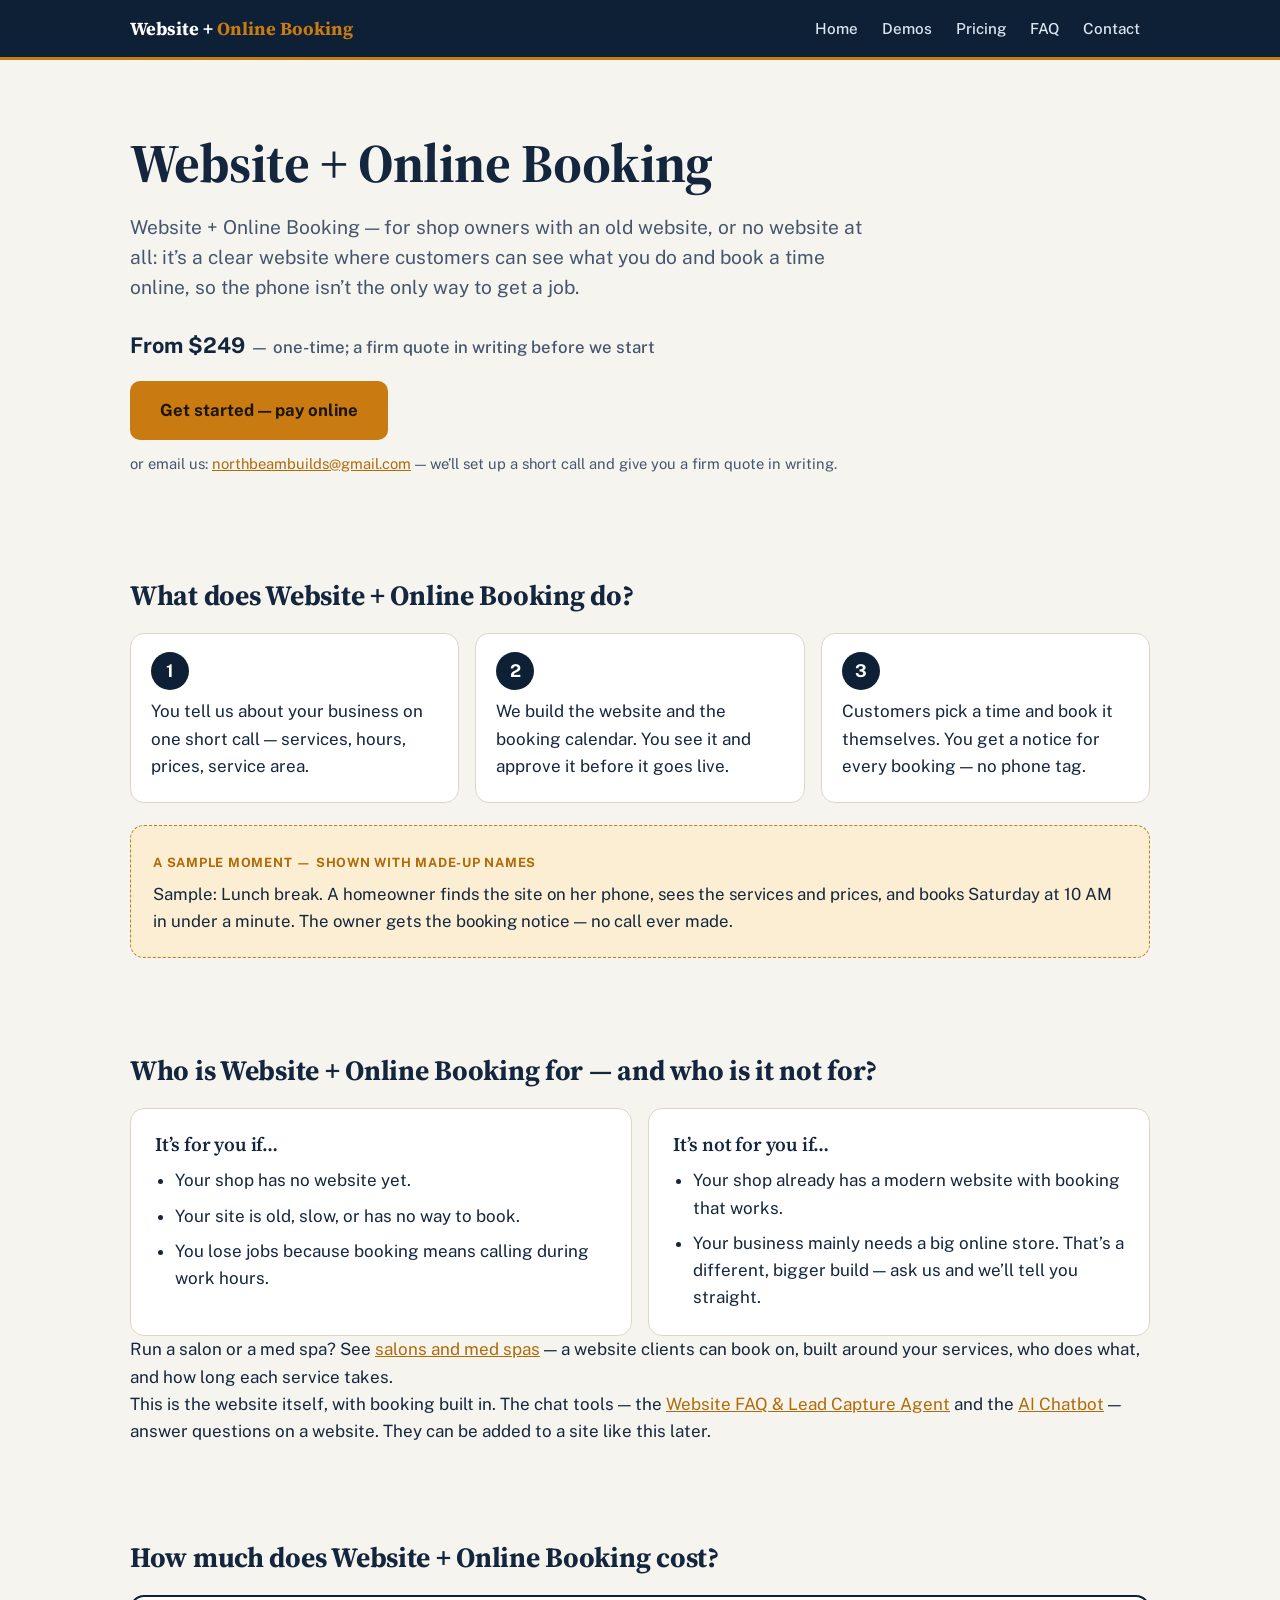
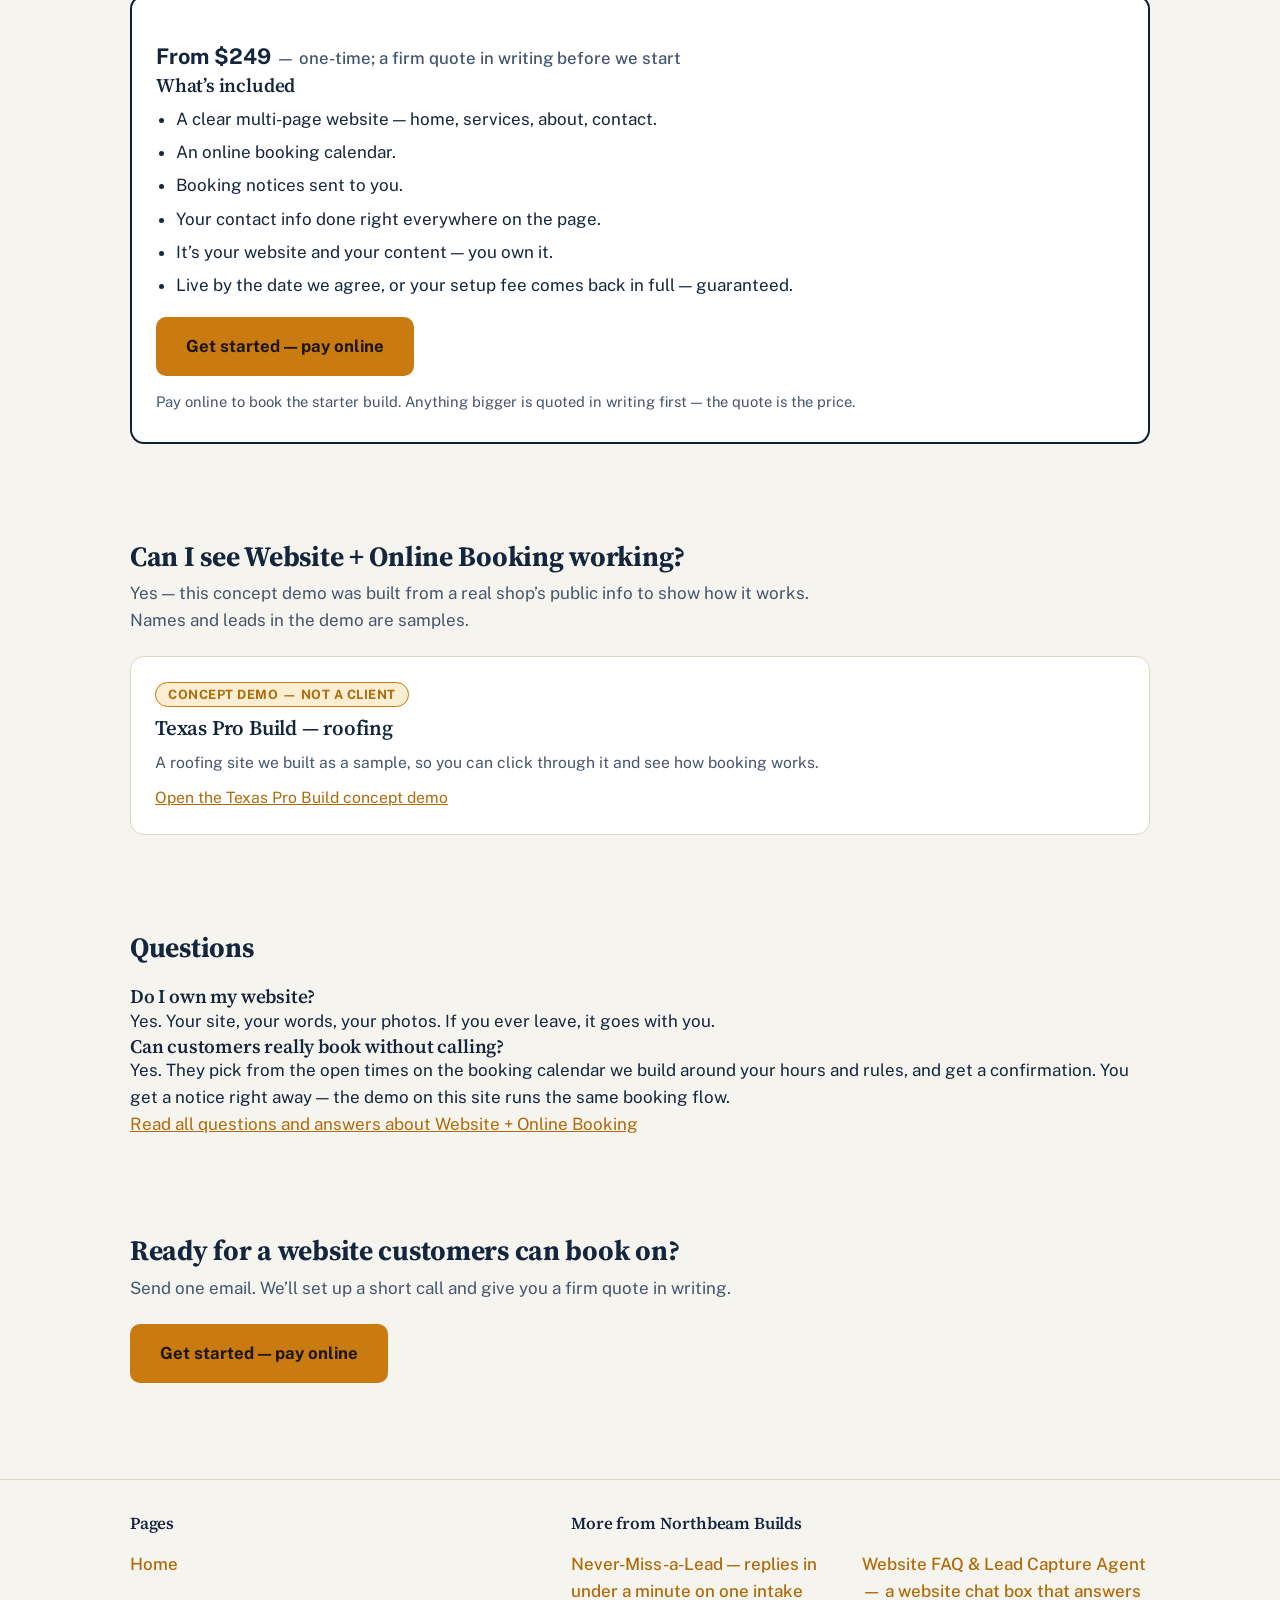
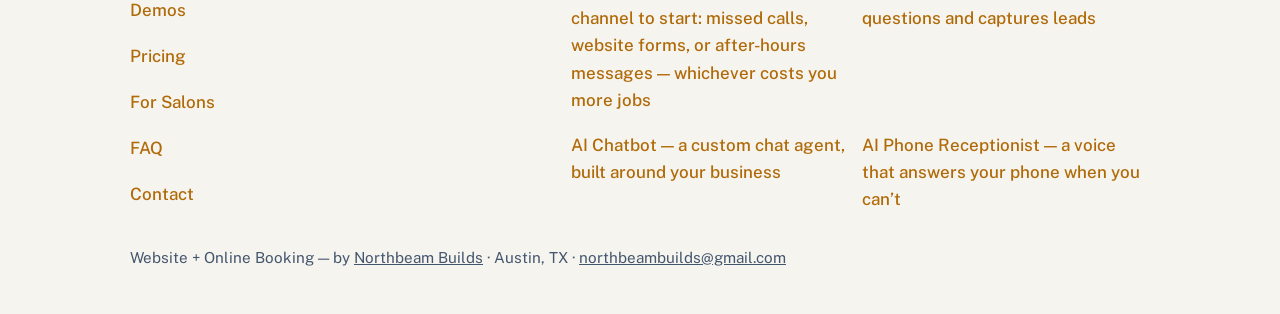
==== commit de94e655: "Add Booking /for-salons/ trade page (Marketing pack 2026-10-16 §3) First per-trade page for Website " ====
--- a/index.html
+++ b/index.html
@@ -91,6 +91,7 @@
               </ul>
             </div>
           </div>
+          <p class="note">Run a salon or a med spa? See <a href="/for-salons/">salons and med spas</a> — a website clients can book on, built around your services, who does what, and how long each service takes.</p>
           <p class="note">This is the website itself, with booking built in. The chat tools — the <a href="https://faqagent.northbeambuilds.com/">Website FAQ &amp; Lead Capture Agent</a> and the <a href="https://chatbot.northbeambuilds.com/">AI Chatbot</a> — answer questions on a website. They can be added to a site like this later.</p>
         </section>
 
@@ -158,6 +159,7 @@
               <li><a href="/">Home</a></li>
               <li><a href="/demos/">Demos</a></li>
               <li><a href="/pricing/">Pricing</a></li>
+              <li><a href="/for-salons/">For Salons</a></li>
               <li><a href="/faq/">FAQ</a></li>
               <li><a href="/contact/">Contact</a></li>
             </ul>
--- a/assets/site.css
+++ b/assets/site.css
@@ -429,72 +429,6 @@
       .footer-line a { color: var(--ink-soft); }
       .footer-small { color: var(--ink-soft); font-size: 0.88rem; margin-top: 6px; }
 
-      /* ---------- Chat widget ---------- */
-      .nb-chat-btn {
-        position: fixed; right: 20px; bottom: 20px; z-index: 90;
-        width: 60px; height: 60px; border-radius: 50%;
-        background: var(--navy); color: #fff; border: 2px solid var(--amber);
-        box-shadow: 0 8px 24px rgba(0,0,0,0.28);
-        display: flex; align-items: center; justify-content: center;
-        cursor: pointer;
-      }
-      .nb-chat-btn:focus-visible { outline: 3px solid var(--focus); outline-offset: 3px; }
-      .nb-chat-btn svg { width: 28px; height: 28px; }
-      .nb-chat-panel {
-        position: fixed; right: 20px; bottom: 92px; z-index: 91;
-        width: 384px; max-width: calc(100vw - 32px);
-        height: 560px; max-height: calc(100dvh - 112px);
-        background: var(--surface); color: var(--ink);
-        border: 1px solid var(--line); border-radius: 16px;
-        box-shadow: 0 18px 48px rgba(0,0,0,0.30);
-        display: flex; flex-direction: column; overflow: hidden;
-      }
-      .nb-chat-panel[hidden] { display: none; }
-      .nb-chat-head {
-        background: var(--navy); color: #fff; padding: 14px 16px;
-        display: flex; align-items: center; gap: 10px;
-      }
-      .nb-chat-head strong { font-size: 1rem; line-height: 1.3; }
-      .nb-chat-head span { display: block; font-size: 0.82rem; color: #c4d2e2; font-weight: 400; }
-      .nb-chat-close {
-        margin-left: auto; background: transparent; border: 1px solid rgba(255,255,255,0.4);
-        color: #fff; width: 40px; height: 40px; border-radius: 8px; font-size: 1.25rem;
-        cursor: pointer; flex-shrink: 0; line-height: 1;
-      }
-      .nb-chat-close:focus-visible, .nb-chip:focus-visible, .nb-chat-send:focus-visible, .nb-chat-input:focus-visible { outline: 3px solid var(--focus); outline-offset: 2px; }
-      .nb-chat-messages {
-        flex: 1; overflow-y: auto; padding: 16px; display: flex; flex-direction: column; gap: 10px;
-        background: var(--bg);
-      }
-      .nb-msg { max-width: 88%; padding: 10px 13px; border-radius: 12px; font-size: 0.95rem; line-height: 1.5; white-space: pre-wrap; word-wrap: break-word; }
-      .nb-msg.bot { background: var(--surface); border: 1px solid var(--line); color: var(--ink); align-self: flex-start; border-bottom-left-radius: 4px; }
-      .nb-msg.user { background: var(--navy); color: #fff; align-self: flex-end; border-bottom-right-radius: 4px; }
-      @media (prefers-color-scheme: dark) { .nb-msg.user { background: var(--navy-2); } }
-      .nb-msg .nb-mailto {
-        display: inline-flex; align-items: center; min-height: 44px; margin-top: 10px;
-        background: var(--amber); color: #1c1503; font-weight: 700; text-decoration: none;
-        padding: 10px 16px; border-radius: 8px;
-      }
-      .nb-chips { display: flex; flex-wrap: wrap; gap: 8px; padding: 10px 12px 4px; background: var(--surface); }
-      .nb-chip {
-        border: 1px solid var(--navy); background: var(--surface); color: var(--ink);
-        border-radius: 999px; padding: 9px 14px; min-height: 40px; font-size: 0.9rem; font-weight: 600; cursor: pointer;
-      }
-      @media (prefers-color-scheme: dark) { .nb-chip { border-color: var(--amber); } }
-      .nb-chip:hover { background: var(--amber-soft); }
-      .nb-chat-form { display: flex; gap: 8px; padding: 12px; background: var(--surface); border-top: 1px solid var(--line); }
-      .nb-chat-input {
-        flex: 1; min-width: 0; padding: 11px 12px; border: 1px solid var(--line); border-radius: 10px;
-        font: inherit; font-size: 0.98rem; background: var(--surface); color: var(--ink); min-height: 48px;
-      }
-      .nb-chat-send {
-        background: var(--amber); color: #1c1503; border: none; border-radius: 10px;
-        padding: 0 18px; font-weight: 700; cursor: pointer; min-height: 48px; font-size: 0.98rem;
-      }
-      @media (max-width: 640px) {
-        .nb-chat-panel { right: 12px; left: 12px; bottom: 12px; top: 12px; width: auto; max-width: none; height: auto; max-height: none; }
-        .nb-chat-btn { right: 16px; bottom: 16px; }
-      }
 
       @media (min-width: 720px) {
         .steps { grid-template-columns: repeat(3, 1fr); }
